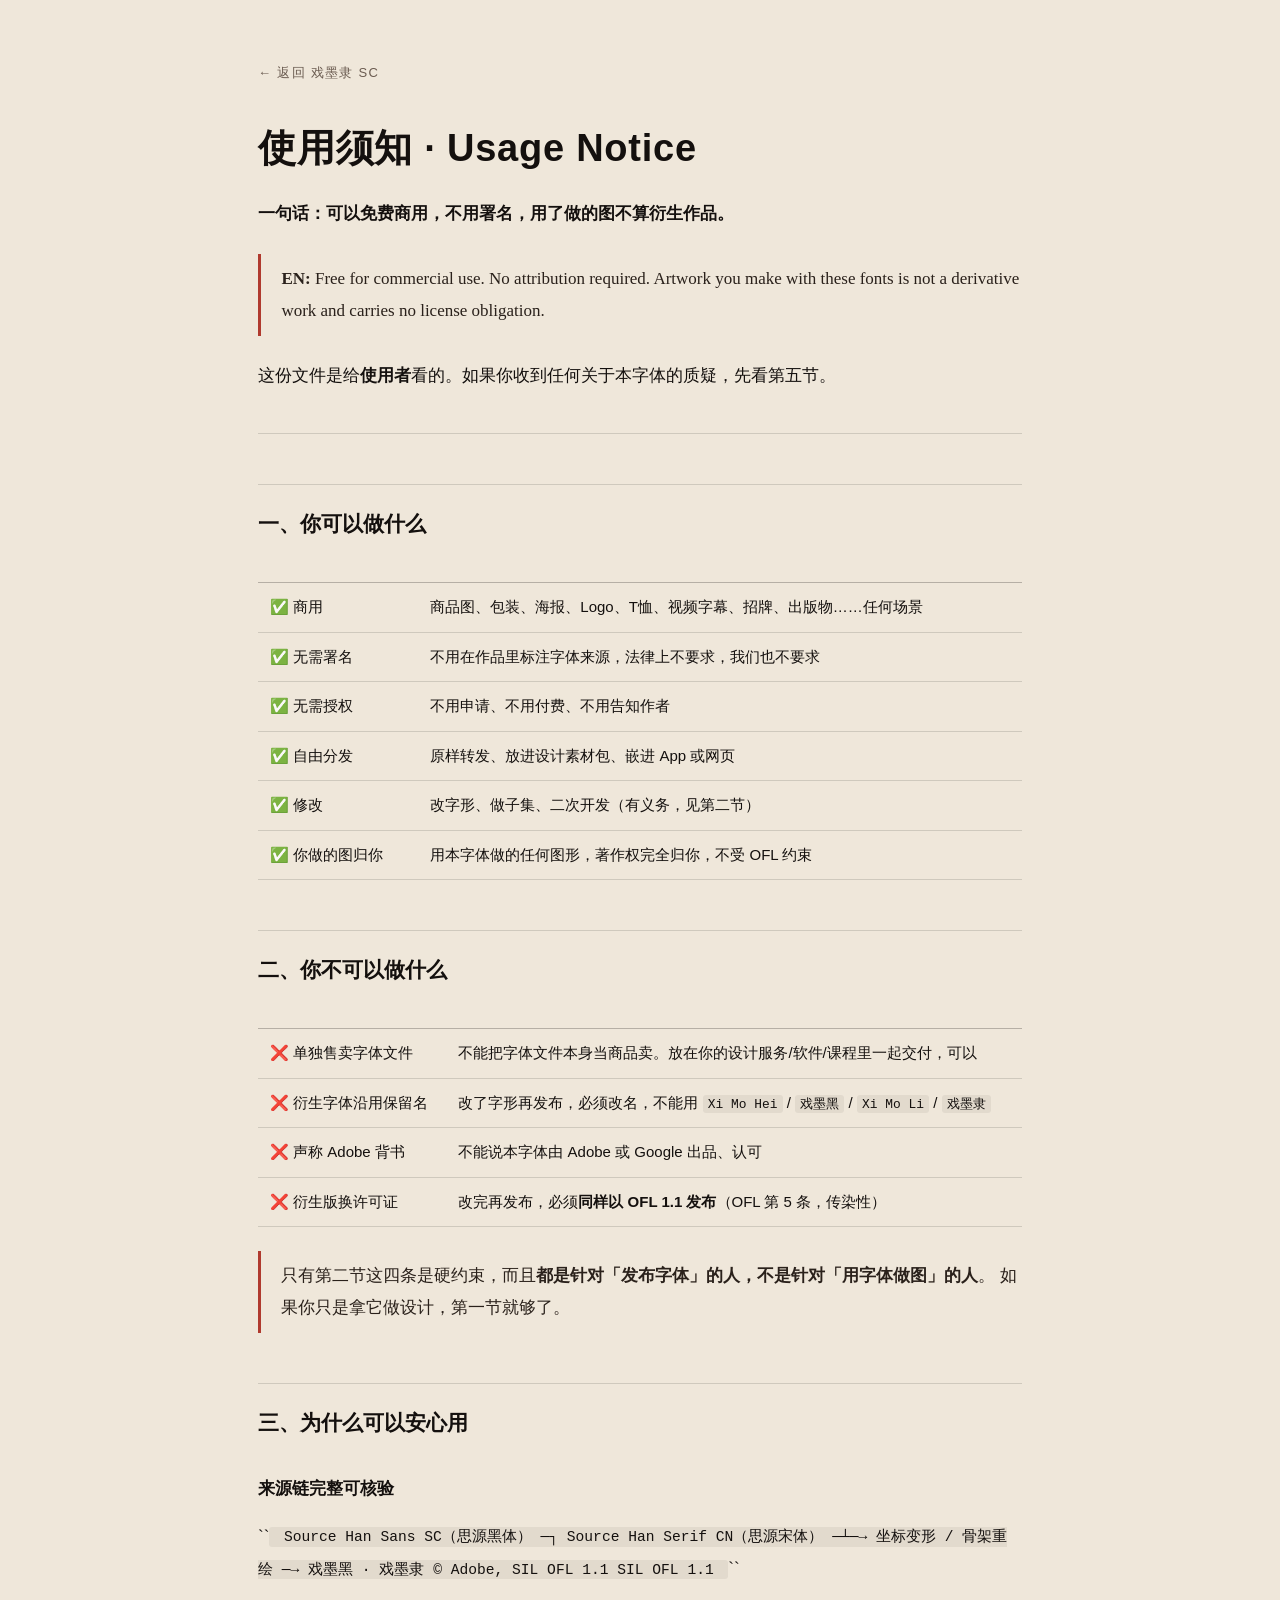
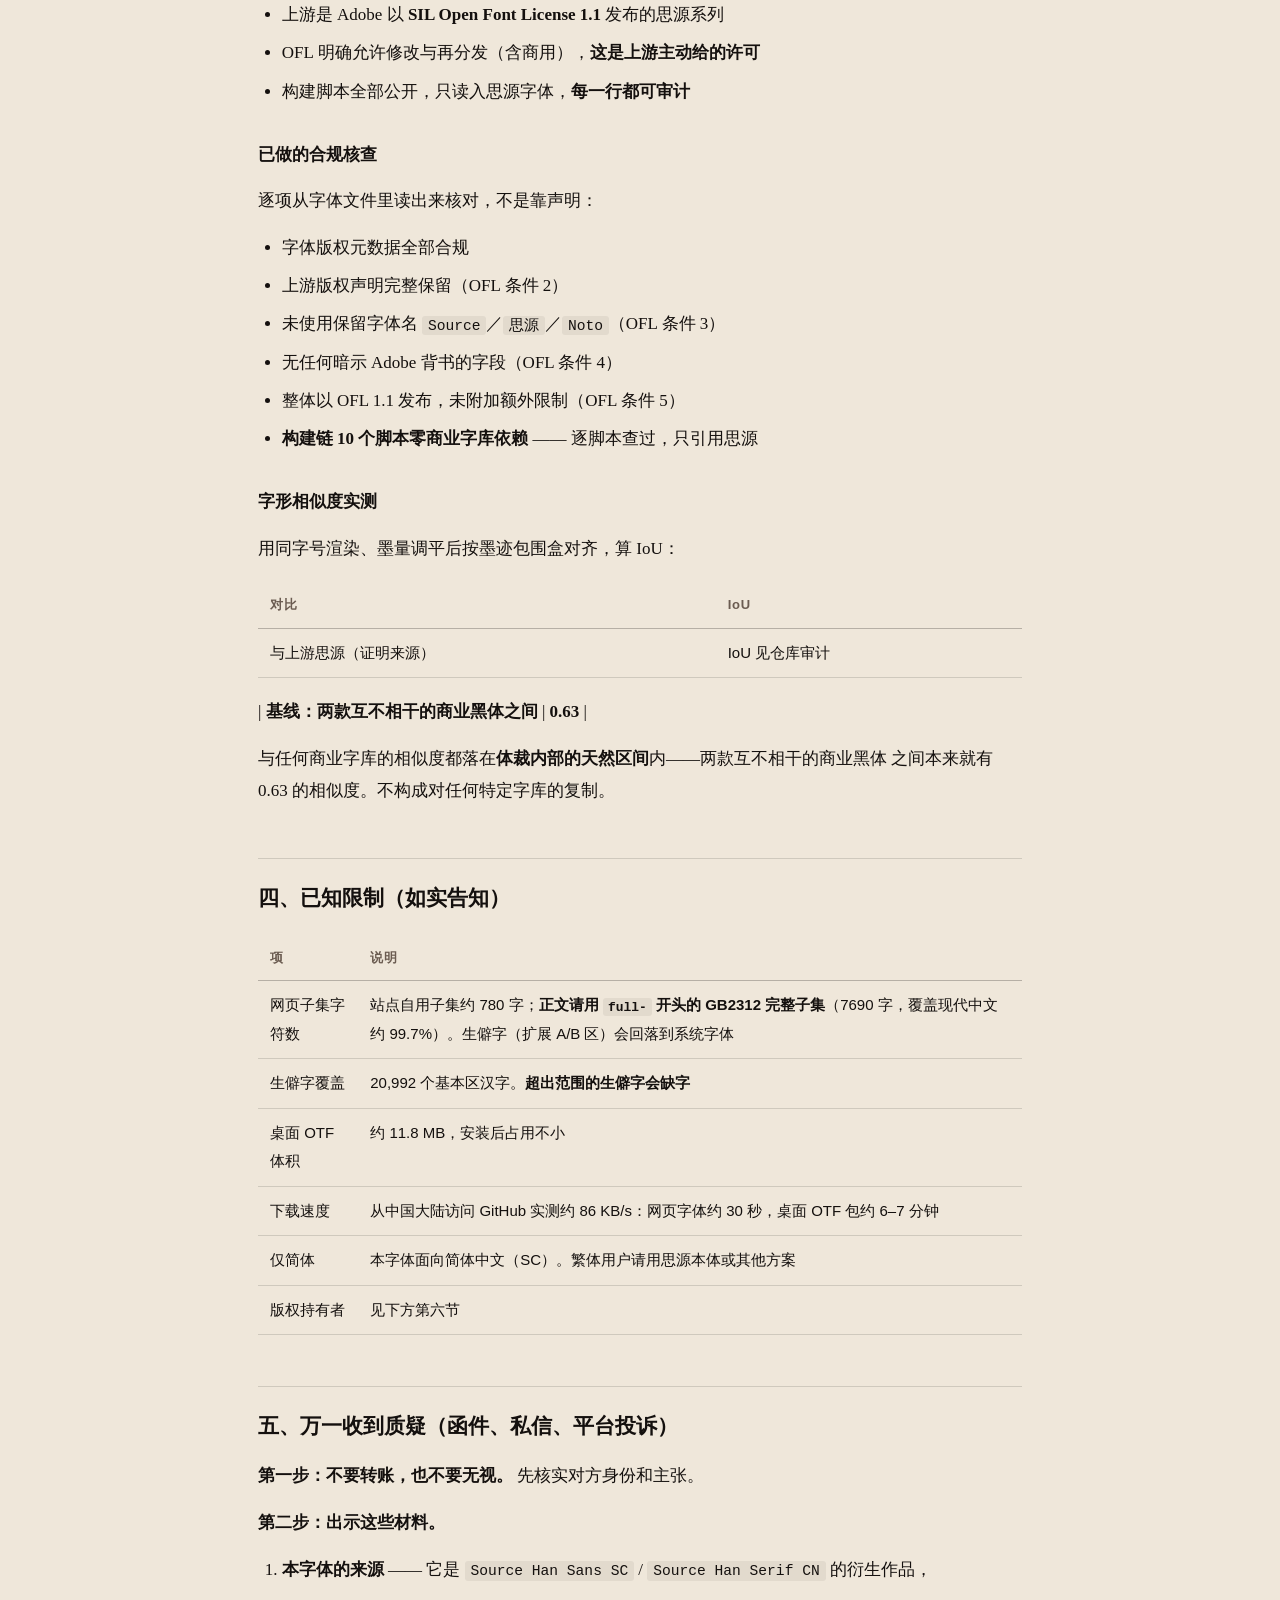
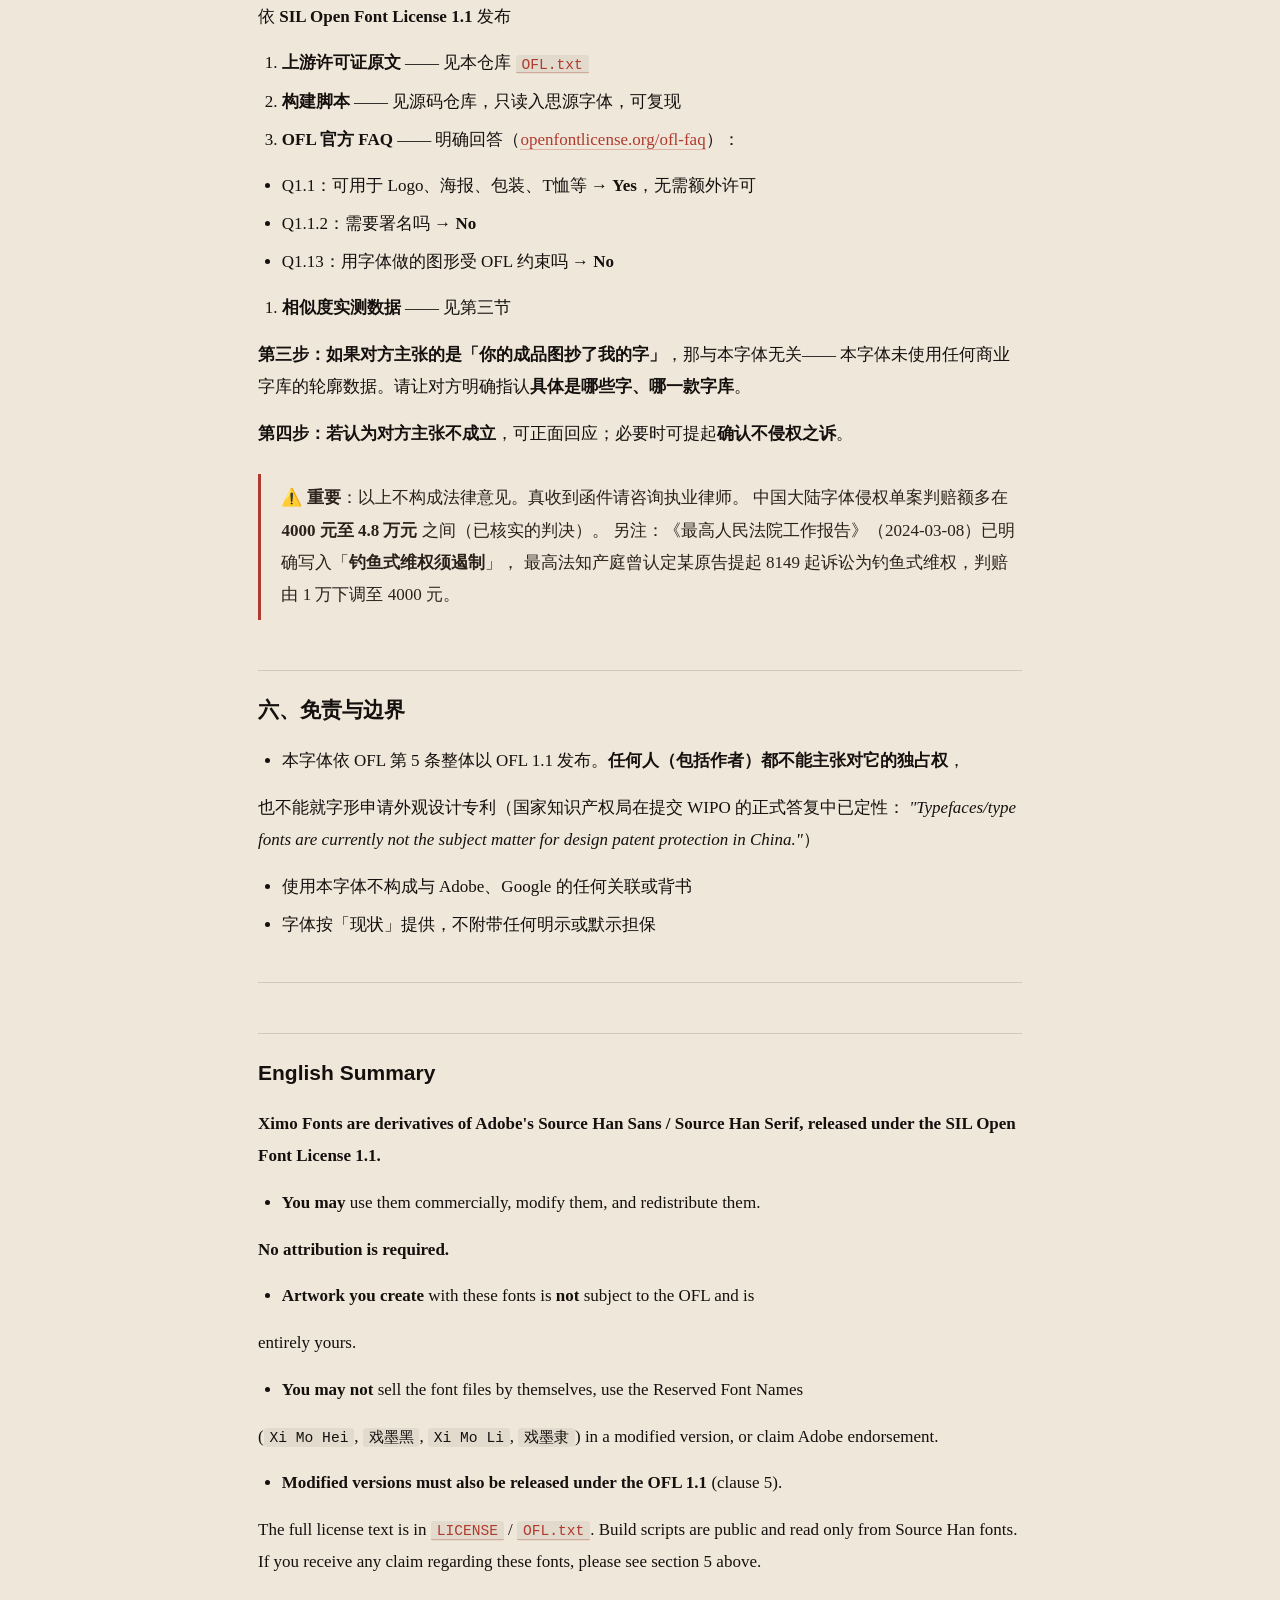
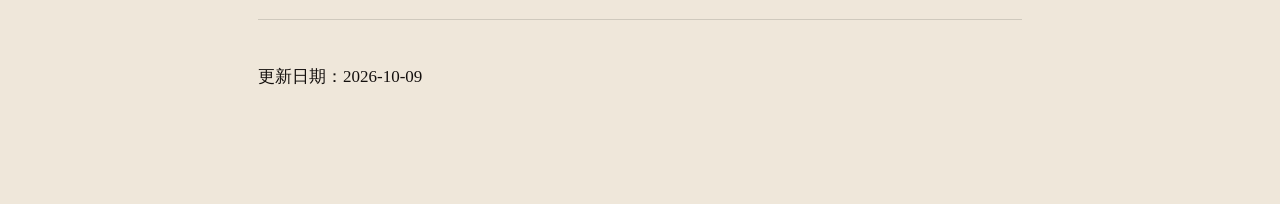
==== 使用须知.html @ 204160a1 "戏墨隶 SC —— 开源中文字体发售页与网页子集 基于思源宋体（SIL OFL 1.1）改造的隶书笔意中文字体。  技术路线：骨架提取 + 就地推拉。原字形的算子序列原样保留，只把每个点沿 法线推开，" ====
<!DOCTYPE html>
<html lang="zh-CN">
<head>
<meta charset="utf-8">
<meta name="viewport" content="width=device-width, initial-scale=1">
<title>使用须知 · 戏墨隶 SC</title>
<meta name="description" content="戏墨字体能不能商用、要不要署名、收到质疑怎么办。">
<link rel="icon" href="img/seal.png">
<style>
:root{--paper:#EFE7DA;--paper2:#F6F1E7;--ink:#14100E;--ink2:#2A211B;
--ink3:#6B5C51;--red:#B03A2E;--line:rgba(20,16,14,.14);
--song:'Songti SC','Source Han Serif SC',STSong,SimSun,serif;
--hei:-apple-system,'PingFang SC','Microsoft YaHei',sans-serif}
*{box-sizing:border-box}
body{margin:0;background:var(--paper);color:var(--ink);
 font-family:var(--song);font-size:17px;line-height:1.9;
 -webkit-font-smoothing:antialiased}
.wrap{max-width:820px;margin:0 auto;padding:56px 28px 96px}
h1{font-family:var(--hei);font-size:clamp(26px,4vw,38px);font-weight:700;
 margin:0 0 6px;letter-spacing:.02em}
h2{font-family:var(--hei);font-size:21px;font-weight:600;margin:2.4em 0 .7em;
 padding-top:.9em;border-top:1px solid var(--line)}
h3{font-family:var(--hei);font-size:17px;font-weight:600;margin:1.8em 0 .5em}
h4{font-family:var(--hei);font-size:15px;font-weight:600;margin:1.4em 0 .4em;color:var(--ink2)}
p{margin:.85em 0}
a{color:var(--red);text-decoration:none;border-bottom:1px solid rgba(176,58,46,.3)}
a:hover{border-bottom-color:var(--red)}
code{font-family:ui-monospace,SFMono-Regular,Menlo,monospace;font-size:.86em;
 background:rgba(20,16,14,.06);padding:.12em .4em;border-radius:3px}
hr{border:0;border-top:1px solid var(--line);margin:2.4em 0}
blockquote{margin:1.4em 0;padding:.5em 0 .5em 1.2em;border-left:3px solid var(--red);
 color:var(--ink2)}
blockquote p{margin:.4em 0}
table{width:100%;border-collapse:collapse;margin:1.2em 0;font-size:15px;
 font-family:var(--hei)}
th,td{text-align:left;padding:10px 12px;border-bottom:1px solid var(--line);
 vertical-align:top}
th{font-weight:600;color:var(--ink3);font-size:13px;letter-spacing:.06em;
 border-bottom:1px solid rgba(20,16,14,.26)}
ul,ol{margin:.8em 0;padding-left:1.4em}
li{margin:.35em 0}
strong{font-weight:700}
.back{display:inline-block;font-family:var(--hei);font-size:13px;letter-spacing:.1em;
 color:var(--ink3);border:0;margin-bottom:2em}
.back:hover{color:var(--red)}
</style>
</head>
<body>
<div class="wrap">
<a class="back" href="./">← 返回 戏墨隶 SC</a>
<h1>使用须知 · Usage Notice</h1>
<p><strong>一句话：可以免费商用，不用署名，用了做的图不算衍生作品。</strong></p>
<blockquote><strong>EN:</strong> Free for commercial use. No attribution required. Artwork you make with these fonts is not a derivative work and carries no license obligation.</blockquote>
<p>这份文件是给<strong>使用者</strong>看的。如果你收到任何关于本字体的质疑，先看第五节。</p>
<hr>
<h2>一、你可以做什么</h2>
<table><thead><tr><th></th><th></th></tr></thead><tbody><tr><td>✅ 商用</td><td>商品图、包装、海报、Logo、T恤、视频字幕、招牌、出版物……任何场景</td></tr><tr><td>✅ 无需署名</td><td>不用在作品里标注字体来源，法律上不要求，我们也不要求</td></tr><tr><td>✅ 无需授权</td><td>不用申请、不用付费、不用告知作者</td></tr><tr><td>✅ 自由分发</td><td>原样转发、放进设计素材包、嵌进 App 或网页</td></tr><tr><td>✅ 修改</td><td>改字形、做子集、二次开发（有义务，见第二节）</td></tr><tr><td>✅ 你做的图归你</td><td>用本字体做的任何图形，著作权完全归你，不受 OFL 约束</td></tr></tbody></table>
<h2>二、你不可以做什么</h2>
<table><thead><tr><th></th><th></th></tr></thead><tbody><tr><td>❌ 单独售卖字体文件</td><td>不能把字体文件本身当商品卖。放在你的设计服务/软件/课程里一起交付，可以</td></tr><tr><td>❌ 衍生字体沿用保留名</td><td>改了字形再发布，必须改名，不能用 <code>Xi Mo Hei</code> / <code>戏墨黑</code> / <code>Xi Mo Li</code> / <code>戏墨隶</code></td></tr><tr><td>❌ 声称 Adobe 背书</td><td>不能说本字体由 Adobe 或 Google 出品、认可</td></tr><tr><td>❌ 衍生版换许可证</td><td>改完再发布，必须<strong>同样以 OFL 1.1 发布</strong>（OFL 第 5 条，传染性）</td></tr></tbody></table>
<blockquote>只有第二节这四条是硬约束，而且<strong>都是针对「发布字体」的人，不是针对「用字体做图」的人</strong>。 如果你只是拿它做设计，第一节就够了。</blockquote>
<h2>三、为什么可以安心用</h2>
<h3>来源链完整可核验</h3>
<p>``<code> Source Han Sans SC（思源黑体）  ─┐ Source Han Serif CN（思源宋体） ─┴─→ 坐标变形 / 骨架重绘 ─→ 戏墨黑 · 戏墨隶 © Adobe, SIL OFL 1.1                                      SIL OFL 1.1 </code>``</p>
<ul><li>上游是 Adobe 以 <strong>SIL Open Font License 1.1</strong> 发布的思源系列</li><li>OFL 明确允许修改与再分发（含商用），<strong>这是上游主动给的许可</strong></li><li>构建脚本全部公开，只读入思源字体，<strong>每一行都可审计</strong></li></ul>
<h3>已做的合规核查</h3>
<p>逐项从字体文件里读出来核对，不是靠声明：</p>
<ul><li>字体版权元数据全部合规</li><li>上游版权声明完整保留（OFL 条件 2）</li><li>未使用保留字体名 <code>Source</code>／<code>思源</code>／<code>Noto</code>（OFL 条件 3）</li><li>无任何暗示 Adobe 背书的字段（OFL 条件 4）</li><li>整体以 OFL 1.1 发布，未附加额外限制（OFL 条件 5）</li><li><strong>构建链 10 个脚本零商业字库依赖</strong> —— 逐脚本查过，只引用思源</li></ul>
<h3>字形相似度实测</h3>
<p>用同字号渲染、墨量调平后按墨迹包围盒对齐，算 IoU：</p>
<table><thead><tr><th>对比</th><th>IoU</th></tr></thead><tbody><tr><td>与上游思源（证明来源）</td><td>IoU 见仓库审计</td></tr></tbody></table>
<p>| <strong>基线：两款互不相干的商业黑体之间</strong> | <strong>0.63</strong> |</p>
<p>与任何商业字库的相似度都落在<strong>体裁内部的天然区间</strong>内——两款互不相干的商业黑体 之间本来就有 0.63 的相似度。不构成对任何特定字库的复制。</p>
<h2>四、已知限制（如实告知）</h2>
<table><thead><tr><th>项</th><th>说明</th></tr></thead><tbody><tr><td>网页子集字符数</td><td>站点自用子集约 780 字；<strong>正文请用 <code>full-</code> 开头的 GB2312 完整子集</strong>（7690 字，覆盖现代中文约 99.7%）。生僻字（扩展 A/B 区）会回落到系统字体</td></tr><tr><td>生僻字覆盖</td><td>20,992 个基本区汉字。<strong>超出范围的生僻字会缺字</strong></td></tr><tr><td>桌面 OTF 体积</td><td>约 11.8 MB，安装后占用不小</td></tr><tr><td>下载速度</td><td>从中国大陆访问 GitHub 实测约 86 KB/s：网页字体约 30 秒，桌面 OTF 包约 6–7 分钟</td></tr><tr><td>仅简体</td><td>本字体面向简体中文（SC）。繁体用户请用思源本体或其他方案</td></tr><tr><td>版权持有者</td><td>见下方第六节</td></tr></tbody></table>
<h2>五、万一收到质疑（函件、私信、平台投诉）</h2>
<p><strong>第一步：不要转账，也不要无视。</strong> 先核实对方身份和主张。</p>
<p><strong>第二步：出示这些材料。</strong></p>
<ol><li><strong>本字体的来源</strong> —— 它是 <code>Source Han Sans SC</code> / <code>Source Han Serif CN</code> 的衍生作品，</li></ol>
<p>依 <strong>SIL Open Font License 1.1</strong> 发布</p>
<ol><li><strong>上游许可证原文</strong> —— 见本仓库 <a href="OFL.txt"><code>OFL.txt</code></a></li><li><strong>构建脚本</strong> —— 见源码仓库，只读入思源字体，可复现</li><li><strong>OFL 官方 FAQ</strong> —— 明确回答（<a href="https://openfontlicense.org/ofl-faq/">openfontlicense.org/ofl-faq</a>）：</li></ol>
<ul><li>Q1.1：可用于 Logo、海报、包装、T恤等 → <strong>Yes</strong>，无需额外许可</li><li>Q1.1.2：需要署名吗 → <strong>No</strong></li><li>Q1.13：用字体做的图形受 OFL 约束吗 → <strong>No</strong></li></ul>
<ol><li><strong>相似度实测数据</strong> —— 见第三节</li></ol>
<p><strong>第三步：如果对方主张的是「你的成品图抄了我的字」</strong>，那与本字体无关—— 本字体未使用任何商业字库的轮廓数据。请让对方明确指认<strong>具体是哪些字、哪一款字库</strong>。</p>
<p><strong>第四步：若认为对方主张不成立</strong>，可正面回应；必要时可提起<strong>确认不侵权之诉</strong>。</p>
<blockquote>⚠️ <strong>重要</strong>：以上不构成法律意见。真收到函件请咨询执业律师。 中国大陆字体侵权单案判赔额多在 <strong>4000 元至 4.8 万元</strong> 之间（已核实的判决）。 另注：《最高人民法院工作报告》（2024-03-08）已明确写入「<strong>钓鱼式维权须遏制</strong>」， 最高法知产庭曾认定某原告提起 8149 起诉讼为钓鱼式维权，判赔由 1 万下调至 4000 元。</blockquote>
<h2>六、免责与边界</h2>
<ul><li>本字体依 OFL 第 5 条整体以 OFL 1.1 发布。<strong>任何人（包括作者）都不能主张对它的独占权</strong>，</li></ul>
<p>也不能就字形申请外观设计专利（国家知识产权局在提交 WIPO 的正式答复中已定性： <em>"Typefaces/type fonts are currently not the subject matter for design patent protection in China."</em>）</p>
<ul><li>使用本字体不构成与 Adobe、Google 的任何关联或背书</li><li>字体按「现状」提供，不附带任何明示或默示担保</li></ul>
<hr>
<h2>English Summary</h2>
<p><strong>Ximo Fonts are derivatives of Adobe's Source Han Sans / Source Han Serif, released under the SIL Open Font License 1.1.</strong></p>
<ul><li><strong>You may</strong> use them commercially, modify them, and redistribute them.</li></ul>
<p><strong>No attribution is required.</strong></p>
<ul><li><strong>Artwork you create</strong> with these fonts is <strong>not</strong> subject to the OFL and is</li></ul>
<p>entirely yours.</p>
<ul><li><strong>You may not</strong> sell the font files by themselves, use the Reserved Font Names</li></ul>
<p>(<code>Xi Mo Hei</code>, <code>戏墨黑</code>, <code>Xi Mo Li</code>, <code>戏墨隶</code>) in a modified version, or claim Adobe endorsement.</p>
<ul><li><strong>Modified versions must also be released under the OFL 1.1</strong> (clause 5).</li></ul>
<p>The full license text is in <a href="LICENSE"><code>LICENSE</code></a> / <a href="OFL.txt"><code>OFL.txt</code></a>. Build scripts are public and read only from Source Han fonts. If you receive any claim regarding these fonts, please see section 5 above.</p>
<hr>
<p>更新日期：2026-10-09</p>
</div>
</body>
</html>
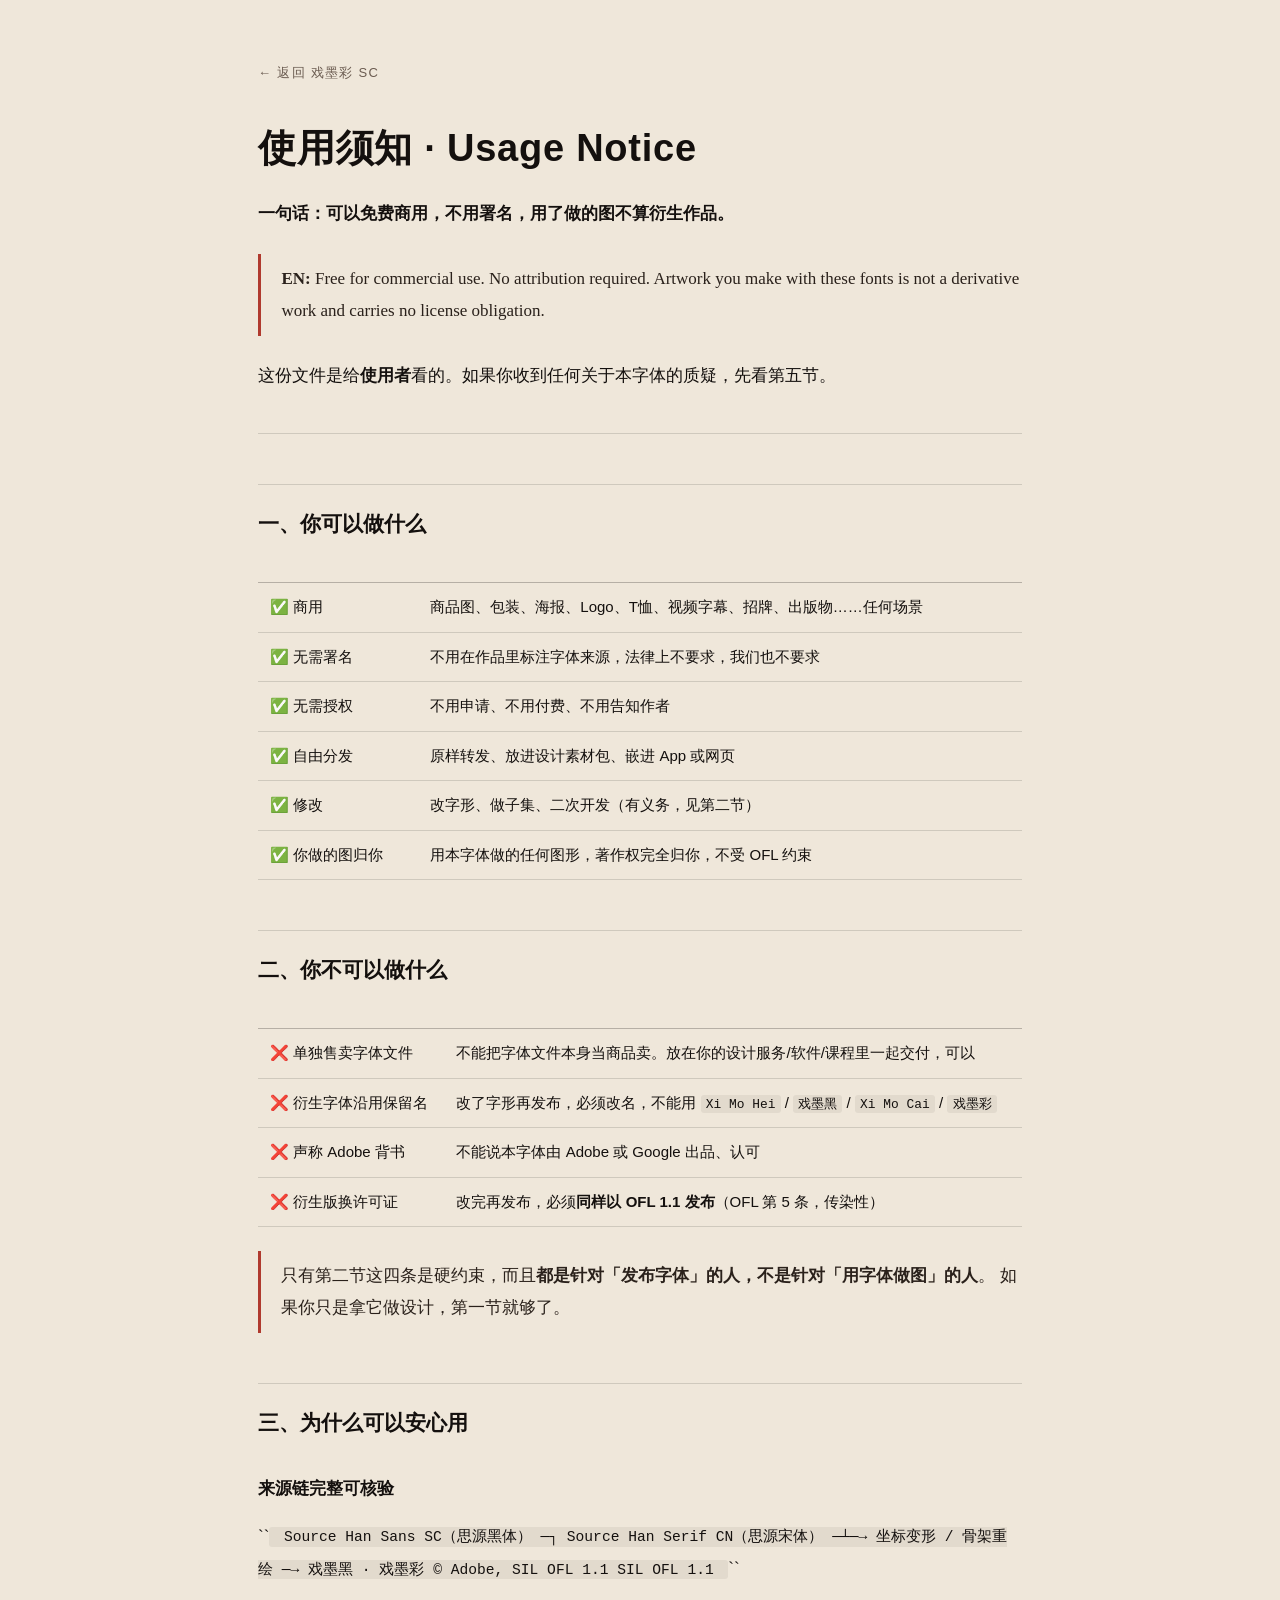
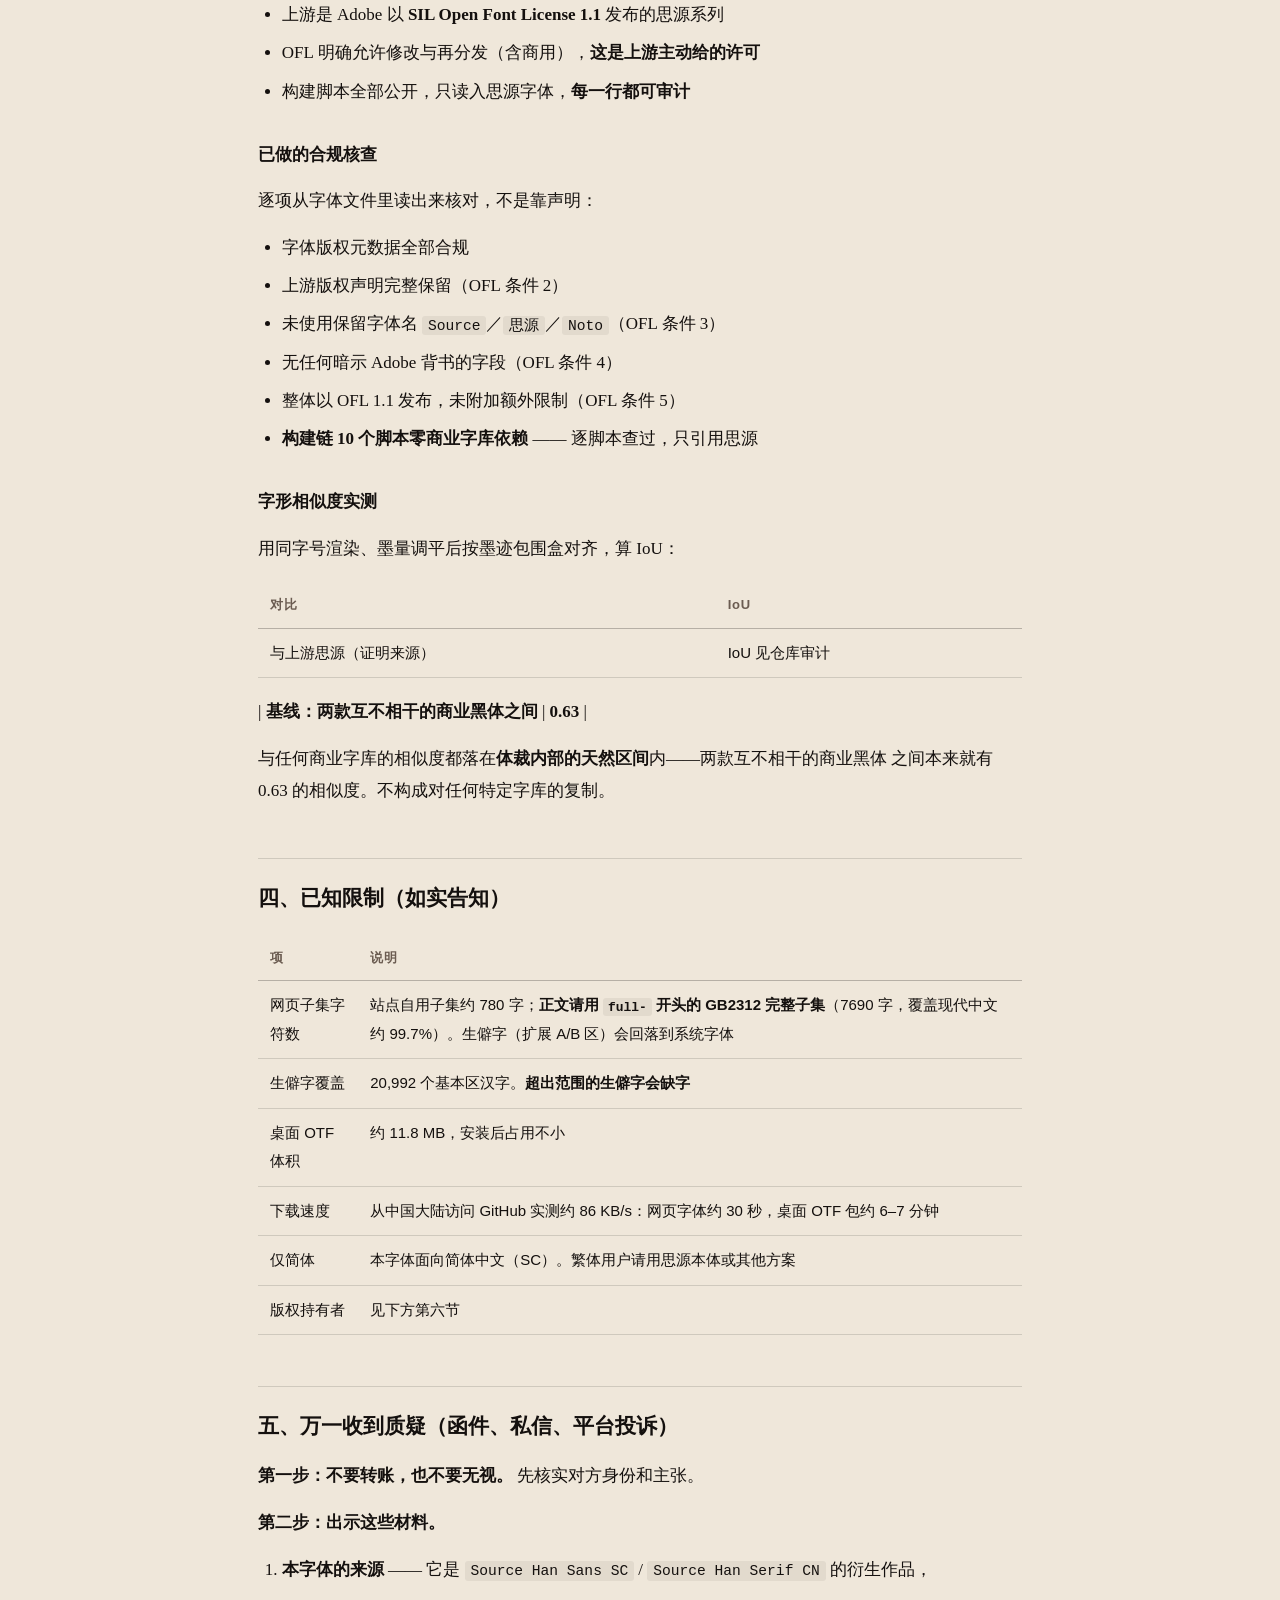
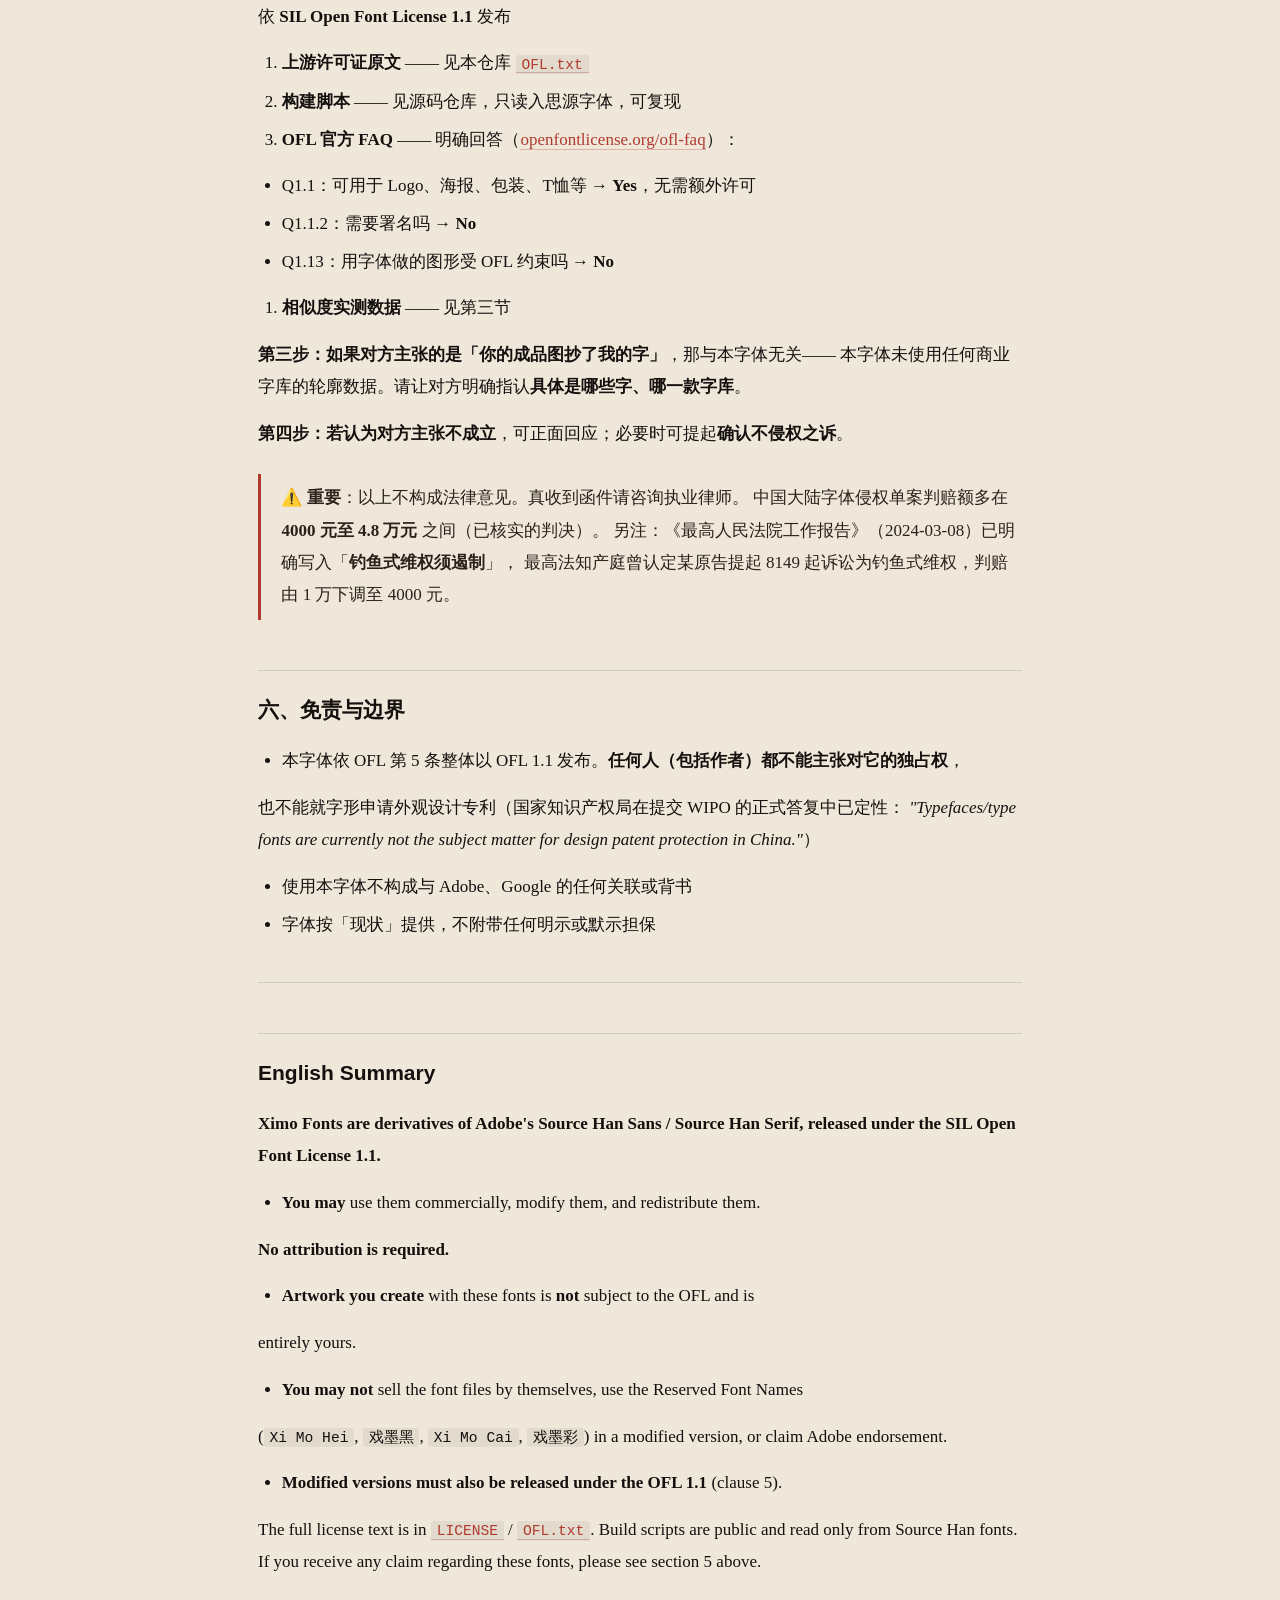
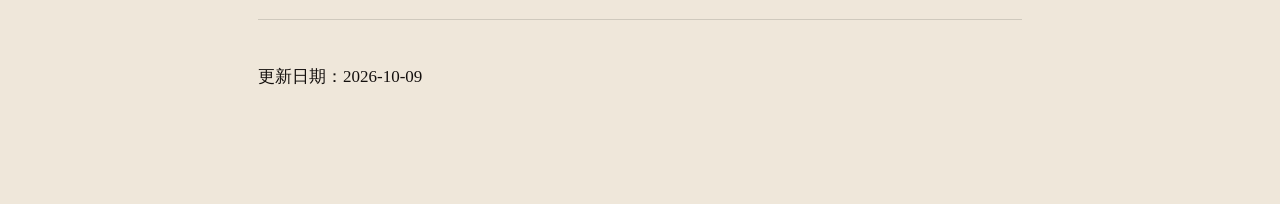
==== commit 8b3878da: "更名：戏墨隶 → 戏墨彩，重新定位为「扁方重彩」宋体变体 「隶」这个名字撑不住实际字形 —— 它是在宋体骨架上重新分配墨量的变体， 没有隶书的结构性特征（部件分背、结构重排）。改名并重写全部定位描述。" ====
--- a/使用须知.html
+++ b/使用须知.html
@@ -3,7 +3,7 @@
 <head>
 <meta charset="utf-8">
 <meta name="viewport" content="width=device-width, initial-scale=1">
-<title>使用须知 · 戏墨隶 SC</title>
+<title>使用须知 · 戏墨彩 SC</title>
 <meta name="description" content="戏墨字体能不能商用、要不要署名、收到质疑怎么办。">
 <link rel="icon" href="img/seal.png">
 <style>
@@ -47,7 +47,7 @@
 </head>
 <body>
 <div class="wrap">
-<a class="back" href="./">← 返回 戏墨隶 SC</a>
+<a class="back" href="./">← 返回 戏墨彩 SC</a>
 <h1>使用须知 · Usage Notice</h1>
 <p><strong>一句话：可以免费商用，不用署名，用了做的图不算衍生作品。</strong></p>
 <blockquote><strong>EN:</strong> Free for commercial use. No attribution required. Artwork you make with these fonts is not a derivative work and carries no license obligation.</blockquote>
@@ -56,11 +56,11 @@
 <h2>一、你可以做什么</h2>
 <table><thead><tr><th></th><th></th></tr></thead><tbody><tr><td>✅ 商用</td><td>商品图、包装、海报、Logo、T恤、视频字幕、招牌、出版物……任何场景</td></tr><tr><td>✅ 无需署名</td><td>不用在作品里标注字体来源，法律上不要求，我们也不要求</td></tr><tr><td>✅ 无需授权</td><td>不用申请、不用付费、不用告知作者</td></tr><tr><td>✅ 自由分发</td><td>原样转发、放进设计素材包、嵌进 App 或网页</td></tr><tr><td>✅ 修改</td><td>改字形、做子集、二次开发（有义务，见第二节）</td></tr><tr><td>✅ 你做的图归你</td><td>用本字体做的任何图形，著作权完全归你，不受 OFL 约束</td></tr></tbody></table>
 <h2>二、你不可以做什么</h2>
-<table><thead><tr><th></th><th></th></tr></thead><tbody><tr><td>❌ 单独售卖字体文件</td><td>不能把字体文件本身当商品卖。放在你的设计服务/软件/课程里一起交付，可以</td></tr><tr><td>❌ 衍生字体沿用保留名</td><td>改了字形再发布，必须改名，不能用 <code>Xi Mo Hei</code> / <code>戏墨黑</code> / <code>Xi Mo Li</code> / <code>戏墨隶</code></td></tr><tr><td>❌ 声称 Adobe 背书</td><td>不能说本字体由 Adobe 或 Google 出品、认可</td></tr><tr><td>❌ 衍生版换许可证</td><td>改完再发布，必须<strong>同样以 OFL 1.1 发布</strong>（OFL 第 5 条，传染性）</td></tr></tbody></table>
+<table><thead><tr><th></th><th></th></tr></thead><tbody><tr><td>❌ 单独售卖字体文件</td><td>不能把字体文件本身当商品卖。放在你的设计服务/软件/课程里一起交付，可以</td></tr><tr><td>❌ 衍生字体沿用保留名</td><td>改了字形再发布，必须改名，不能用 <code>Xi Mo Hei</code> / <code>戏墨黑</code> / <code>Xi Mo Cai</code> / <code>戏墨彩</code></td></tr><tr><td>❌ 声称 Adobe 背书</td><td>不能说本字体由 Adobe 或 Google 出品、认可</td></tr><tr><td>❌ 衍生版换许可证</td><td>改完再发布，必须<strong>同样以 OFL 1.1 发布</strong>（OFL 第 5 条，传染性）</td></tr></tbody></table>
 <blockquote>只有第二节这四条是硬约束，而且<strong>都是针对「发布字体」的人，不是针对「用字体做图」的人</strong>。 如果你只是拿它做设计，第一节就够了。</blockquote>
 <h2>三、为什么可以安心用</h2>
 <h3>来源链完整可核验</h3>
-<p>``<code> Source Han Sans SC（思源黑体）  ─┐ Source Han Serif CN（思源宋体） ─┴─→ 坐标变形 / 骨架重绘 ─→ 戏墨黑 · 戏墨隶 © Adobe, SIL OFL 1.1                                      SIL OFL 1.1 </code>``</p>
+<p>``<code> Source Han Sans SC（思源黑体）  ─┐ Source Han Serif CN（思源宋体） ─┴─→ 坐标变形 / 骨架重绘 ─→ 戏墨黑 · 戏墨彩 © Adobe, SIL OFL 1.1                                      SIL OFL 1.1 </code>``</p>
 <ul><li>上游是 Adobe 以 <strong>SIL Open Font License 1.1</strong> 发布的思源系列</li><li>OFL 明确允许修改与再分发（含商用），<strong>这是上游主动给的许可</strong></li><li>构建脚本全部公开，只读入思源字体，<strong>每一行都可审计</strong></li></ul>
 <h3>已做的合规核查</h3>
 <p>逐项从字体文件里读出来核对，不是靠声明：</p>
@@ -95,7 +95,7 @@
 <ul><li><strong>Artwork you create</strong> with these fonts is <strong>not</strong> subject to the OFL and is</li></ul>
 <p>entirely yours.</p>
 <ul><li><strong>You may not</strong> sell the font files by themselves, use the Reserved Font Names</li></ul>
-<p>(<code>Xi Mo Hei</code>, <code>戏墨黑</code>, <code>Xi Mo Li</code>, <code>戏墨隶</code>) in a modified version, or claim Adobe endorsement.</p>
+<p>(<code>Xi Mo Hei</code>, <code>戏墨黑</code>, <code>Xi Mo Cai</code>, <code>戏墨彩</code>) in a modified version, or claim Adobe endorsement.</p>
 <ul><li><strong>Modified versions must also be released under the OFL 1.1</strong> (clause 5).</li></ul>
 <p>The full license text is in <a href="LICENSE"><code>LICENSE</code></a> / <a href="OFL.txt"><code>OFL.txt</code></a>. Build scripts are public and read only from Source Han fonts. If you receive any claim regarding these fonts, please see section 5 above.</p>
 <hr>
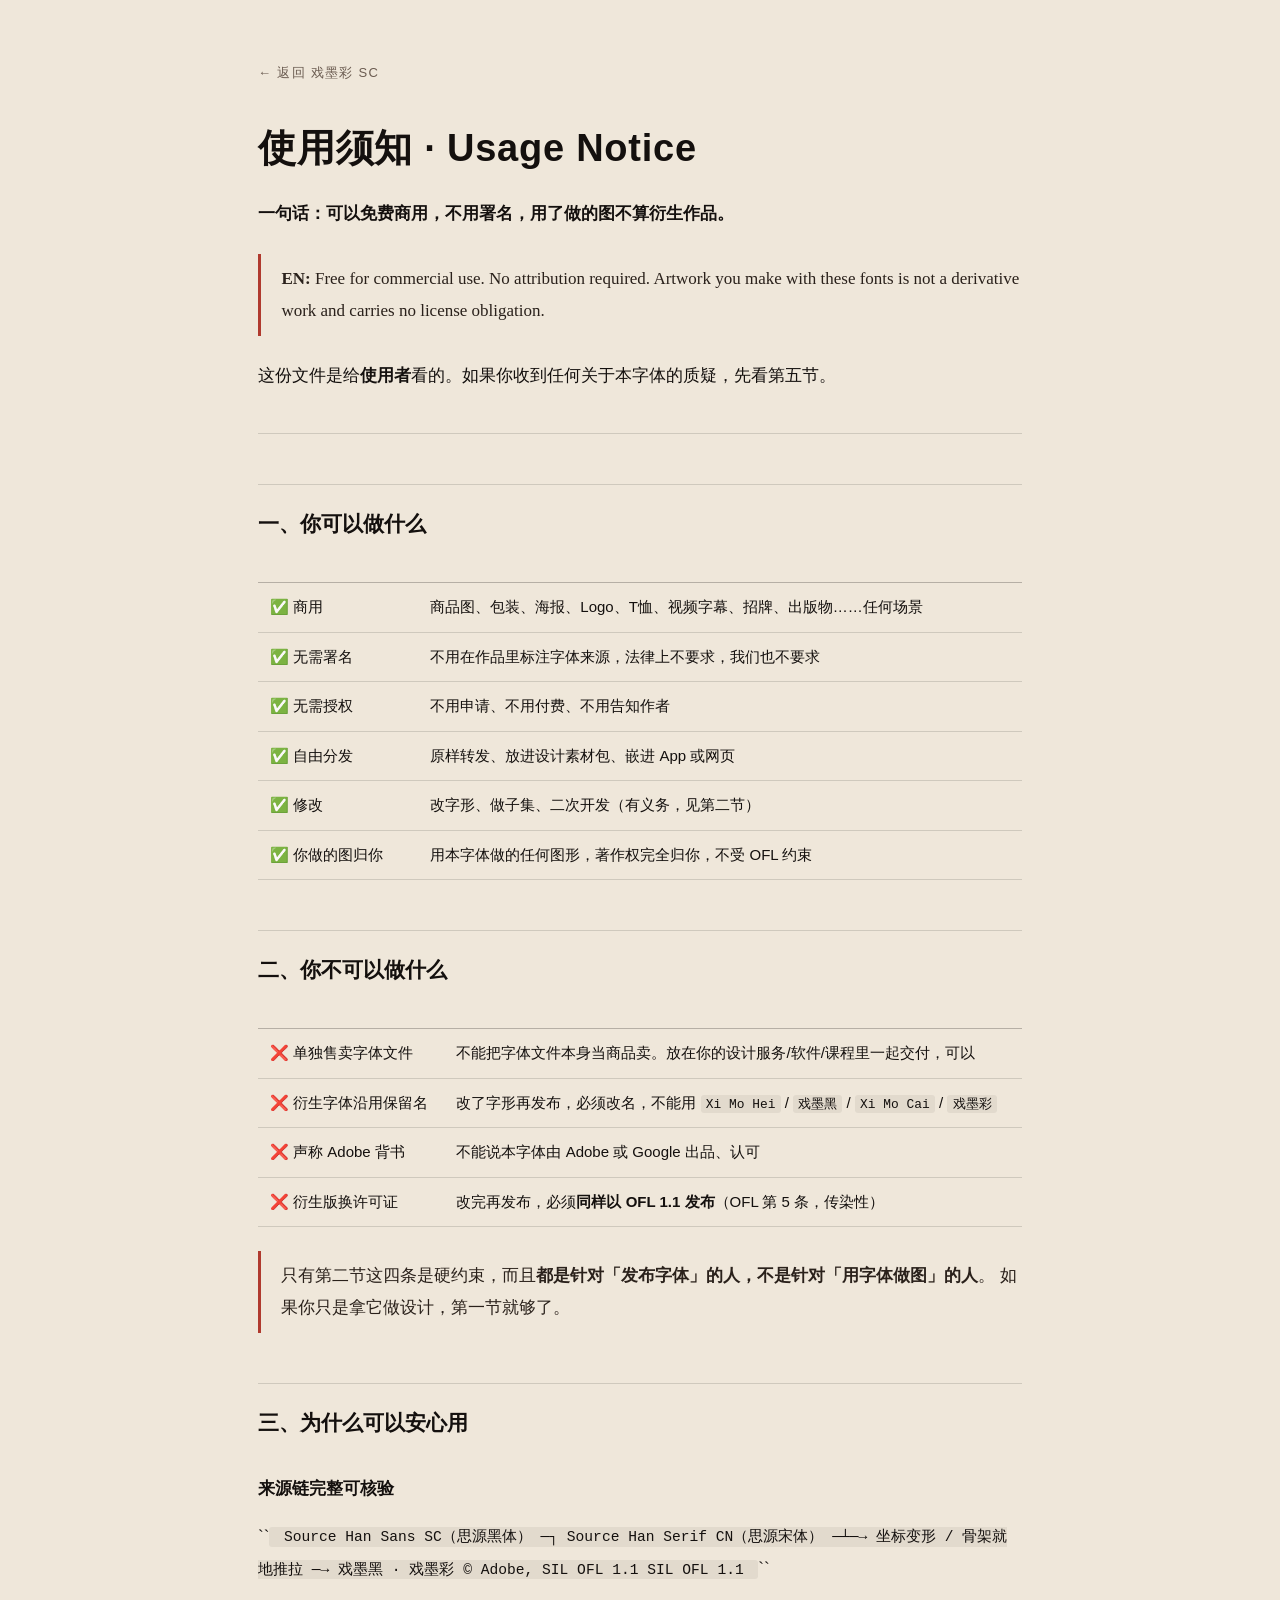
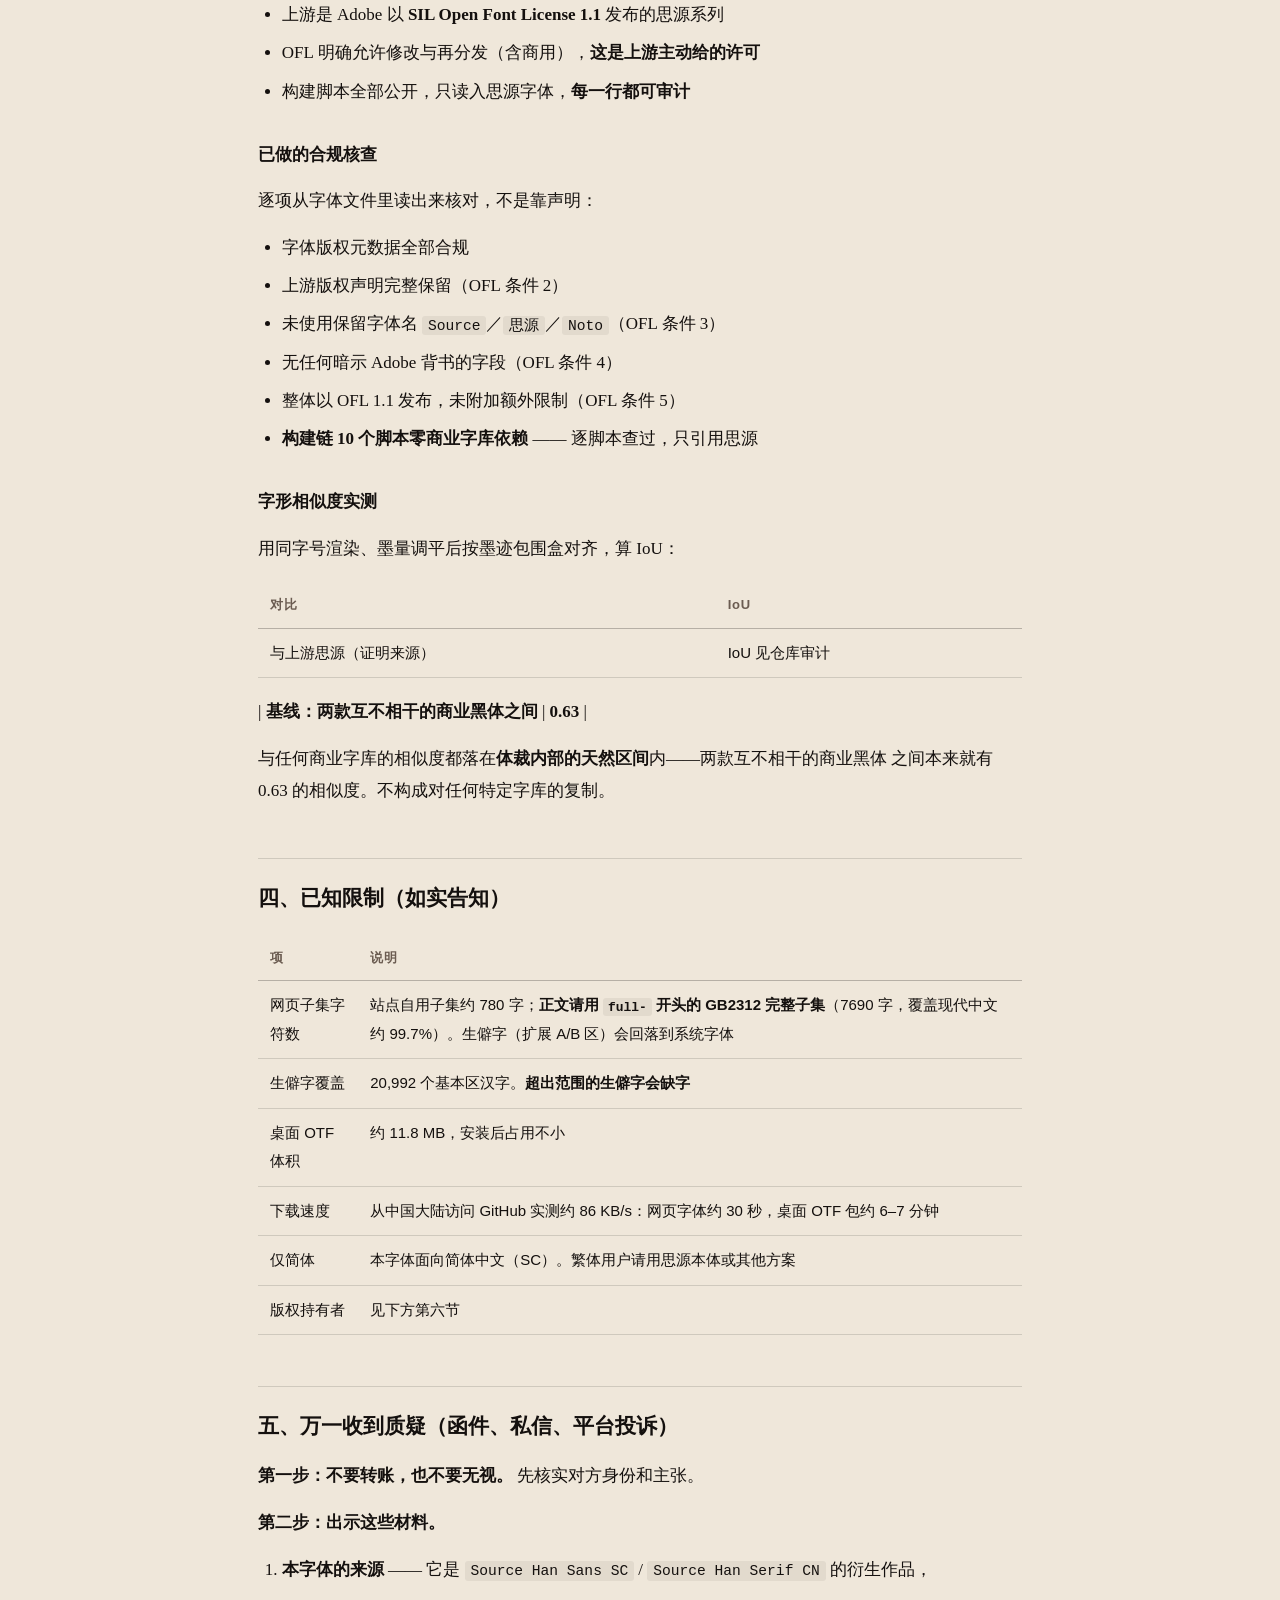
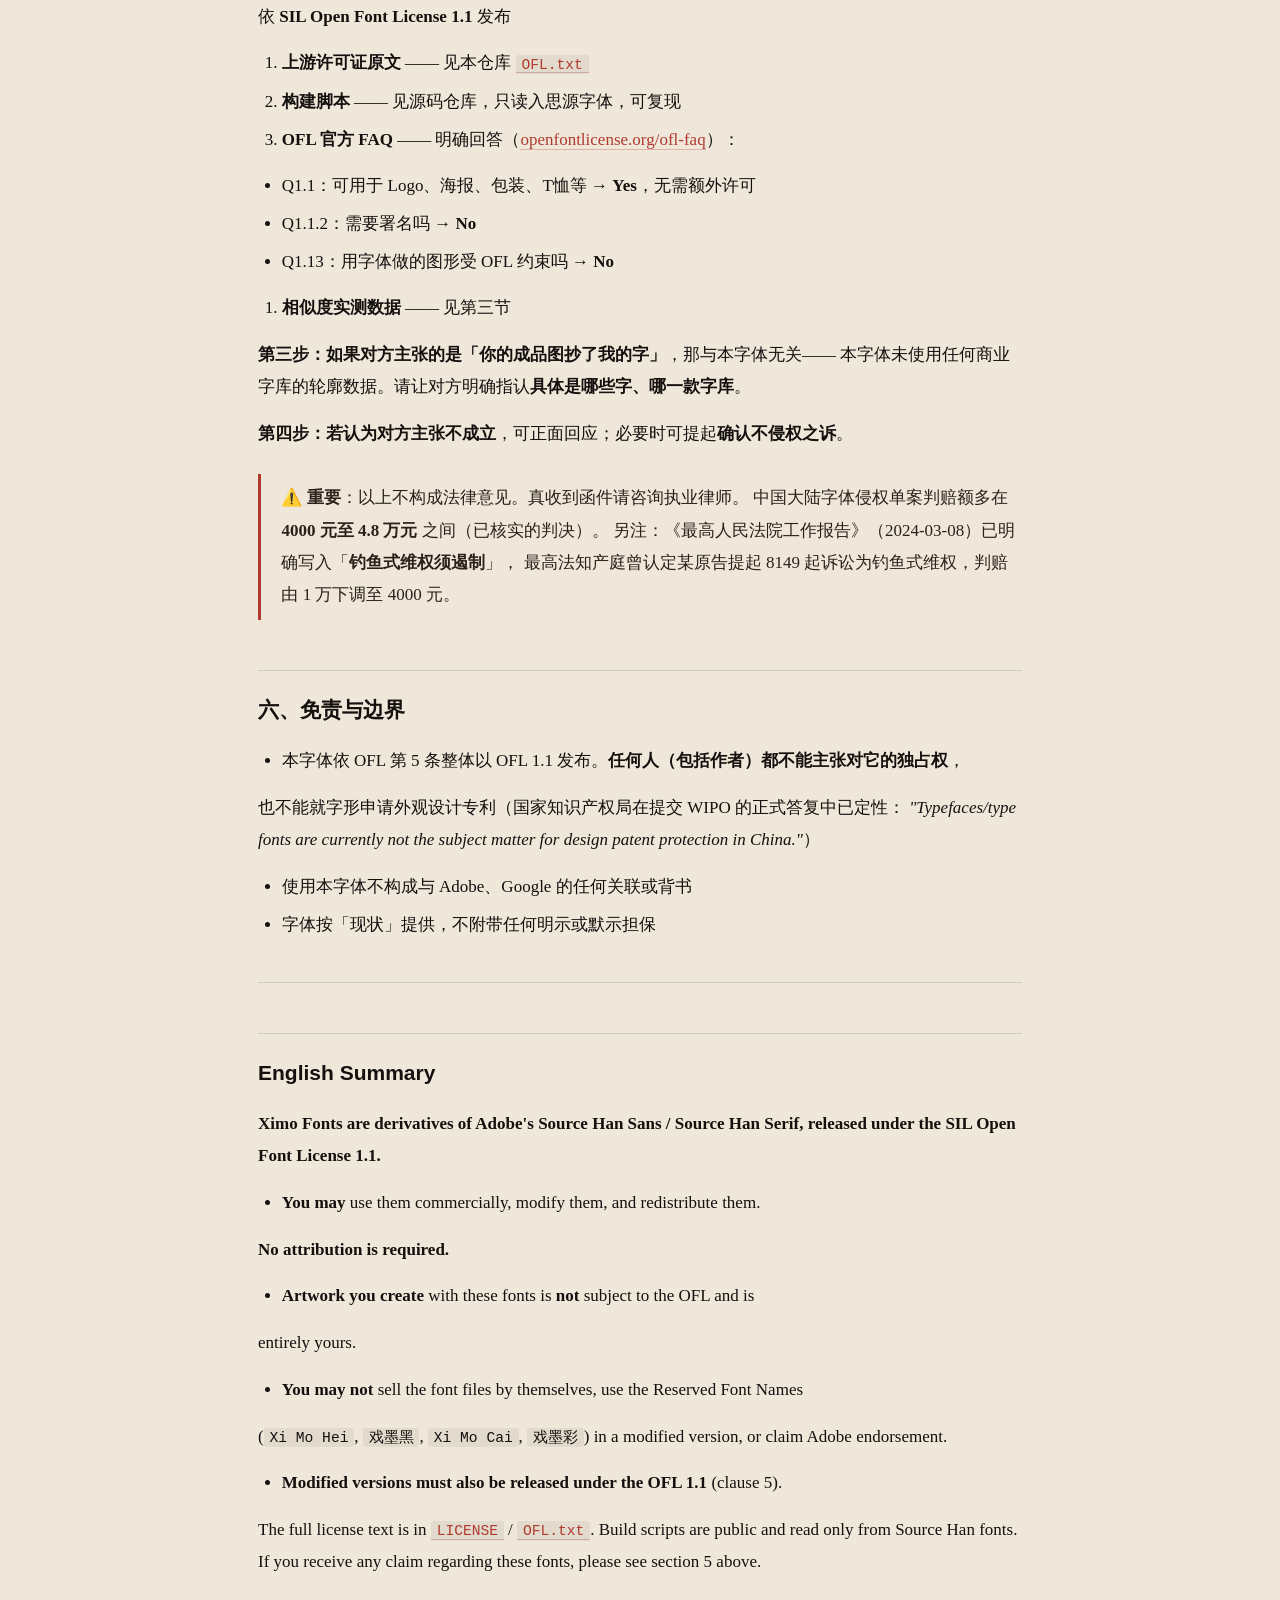
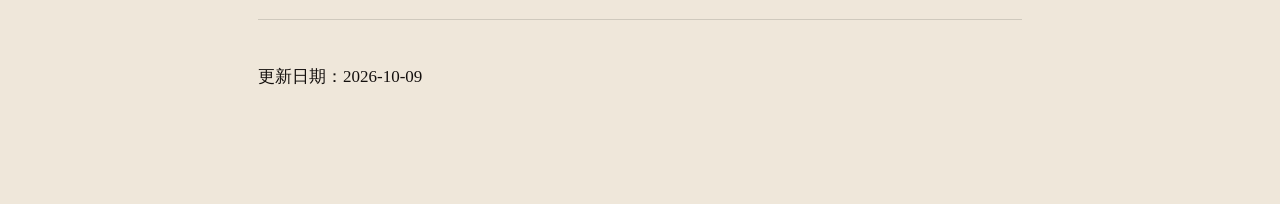
==== commit 4539396b: "重写落地页卷一：原文整段是戏墨宋的内容，对本字体做了虚假陈述 卷一正文与参数原本全是戏墨宋的（中宫收紧 k=0.09、横向缩放 1.055、 不加笔画对比、186324 六字重校验数），只替换名字后会" ====
--- a/使用须知.html
+++ b/使用须知.html
@@ -60,7 +60,7 @@
 <blockquote>只有第二节这四条是硬约束，而且<strong>都是针对「发布字体」的人，不是针对「用字体做图」的人</strong>。 如果你只是拿它做设计，第一节就够了。</blockquote>
 <h2>三、为什么可以安心用</h2>
 <h3>来源链完整可核验</h3>
-<p>``<code> Source Han Sans SC（思源黑体）  ─┐ Source Han Serif CN（思源宋体） ─┴─→ 坐标变形 / 骨架重绘 ─→ 戏墨黑 · 戏墨彩 © Adobe, SIL OFL 1.1                                      SIL OFL 1.1 </code>``</p>
+<p>``<code> Source Han Sans SC（思源黑体）  ─┐ Source Han Serif CN（思源宋体） ─┴─→ 坐标变形 / 骨架就地推拉 ─→ 戏墨黑 · 戏墨彩 © Adobe, SIL OFL 1.1                                      SIL OFL 1.1 </code>``</p>
 <ul><li>上游是 Adobe 以 <strong>SIL Open Font License 1.1</strong> 发布的思源系列</li><li>OFL 明确允许修改与再分发（含商用），<strong>这是上游主动给的许可</strong></li><li>构建脚本全部公开，只读入思源字体，<strong>每一行都可审计</strong></li></ul>
 <h3>已做的合规核查</h3>
 <p>逐项从字体文件里读出来核对，不是靠声明：</p>
